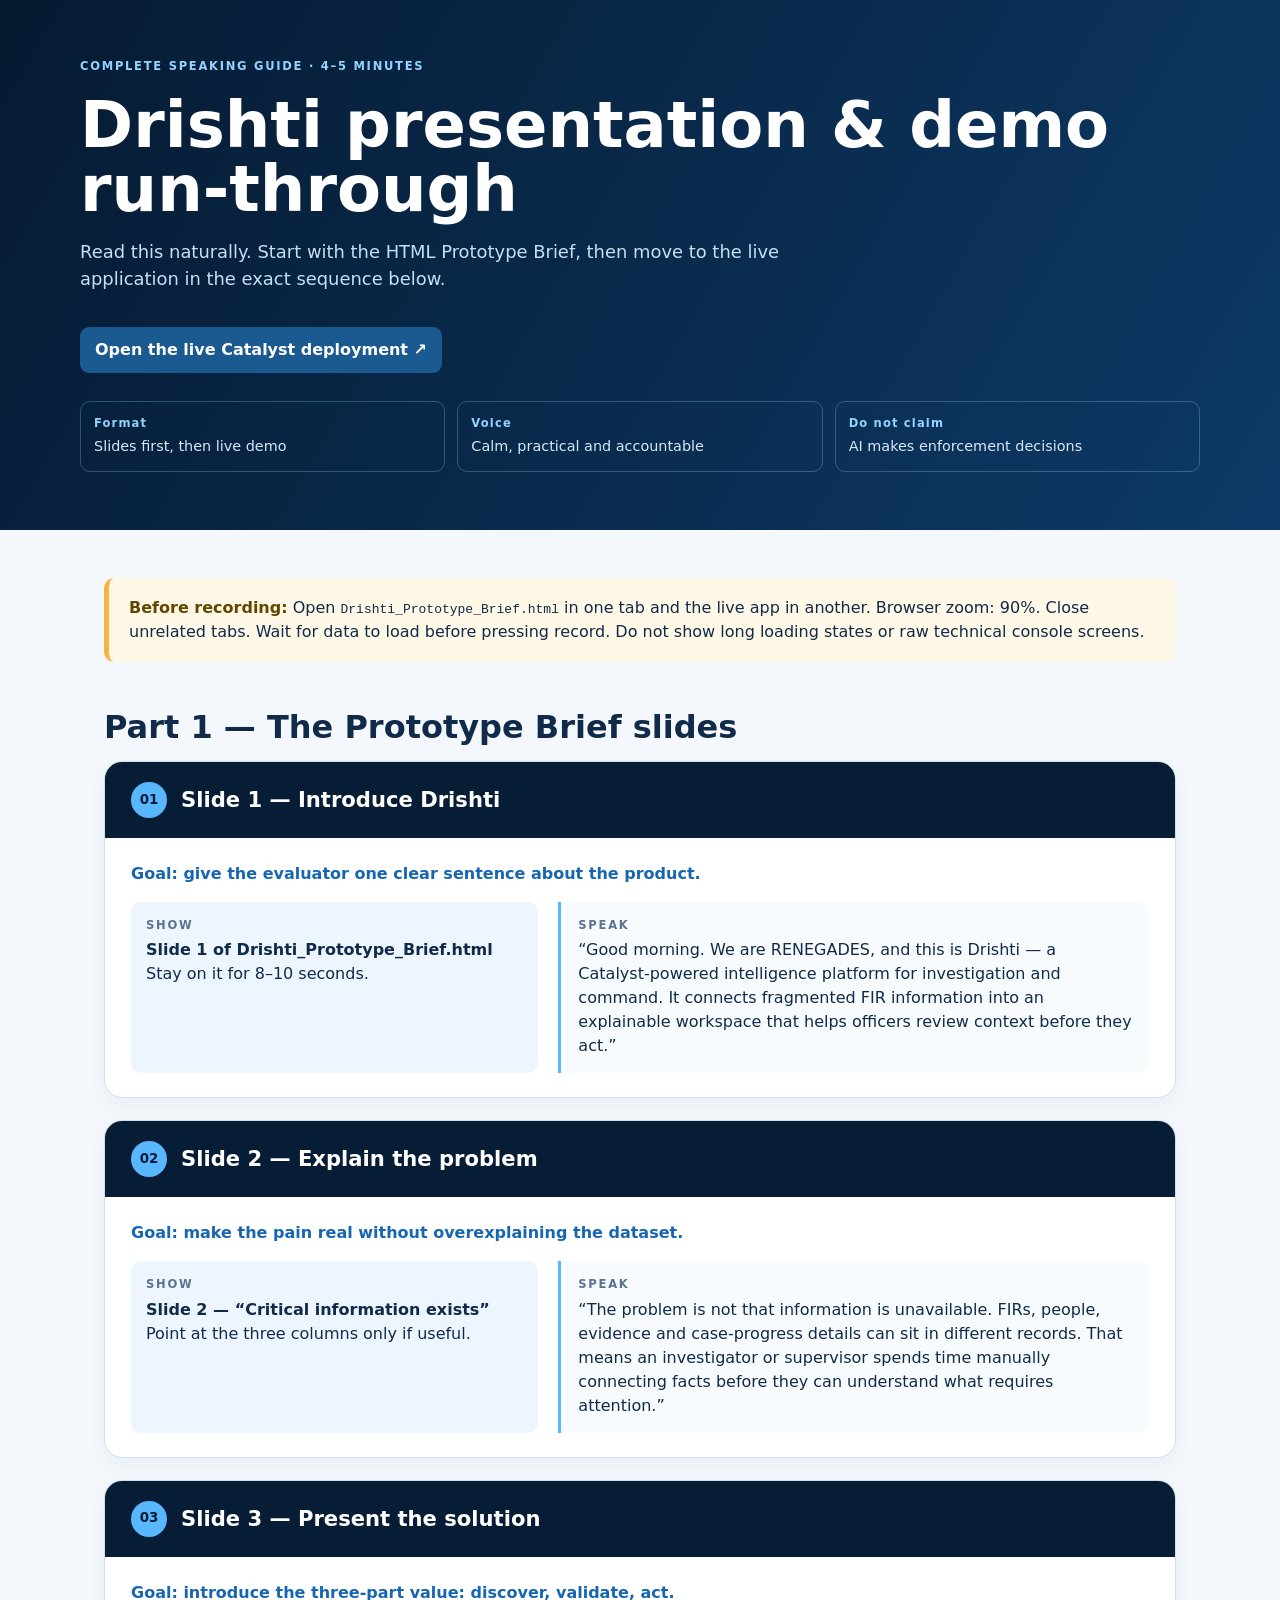
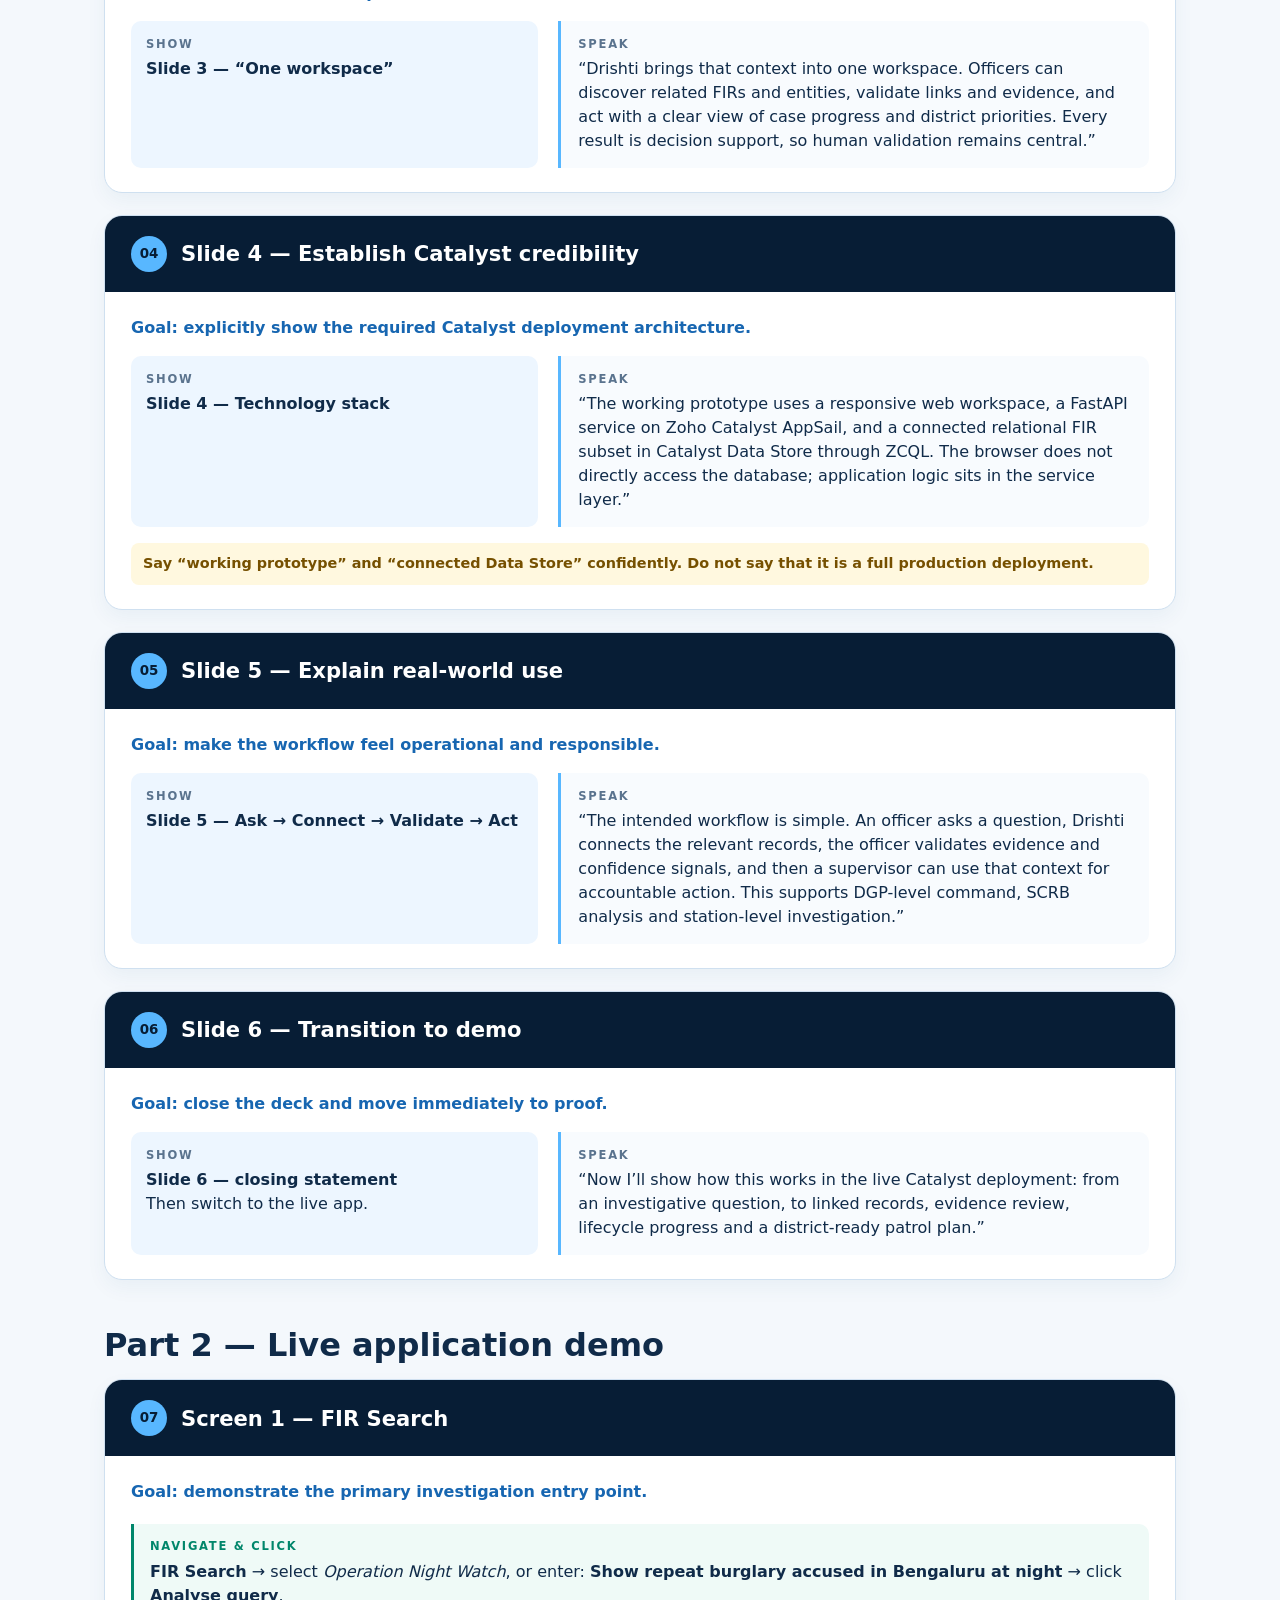
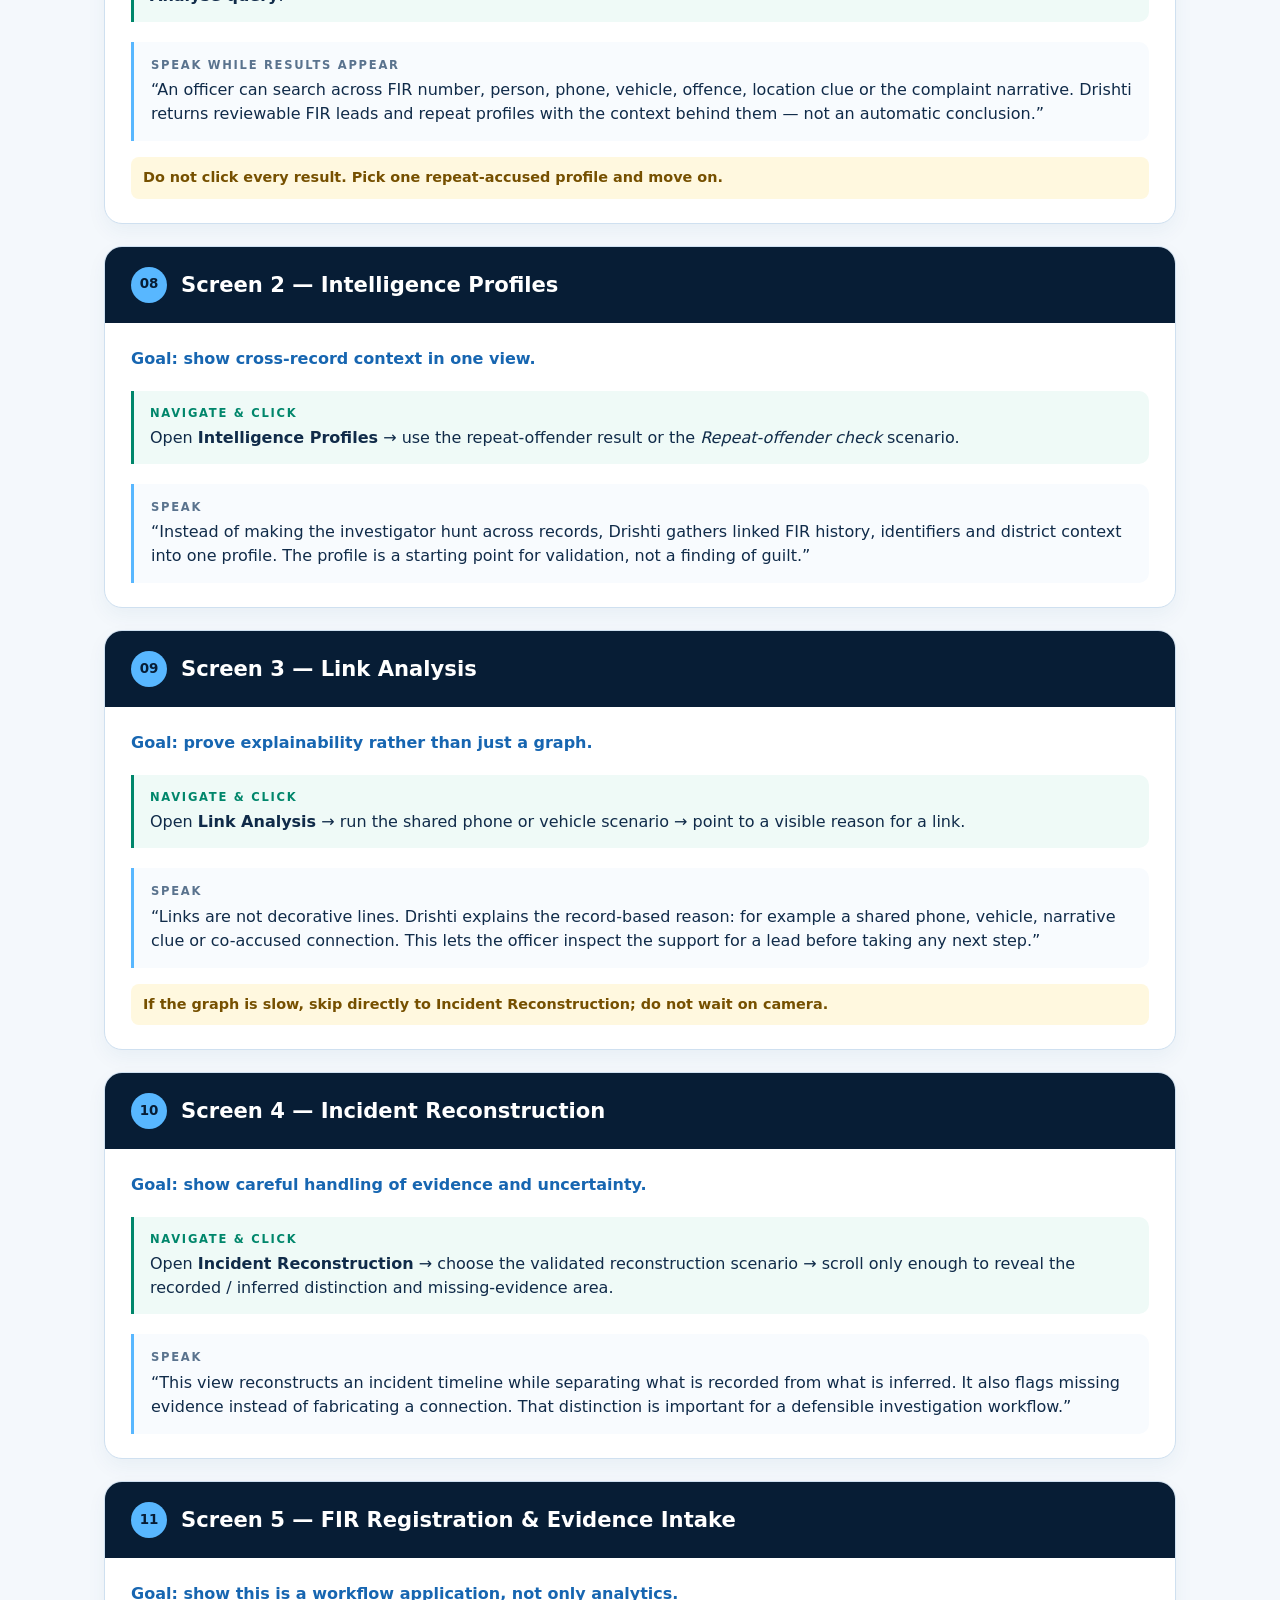
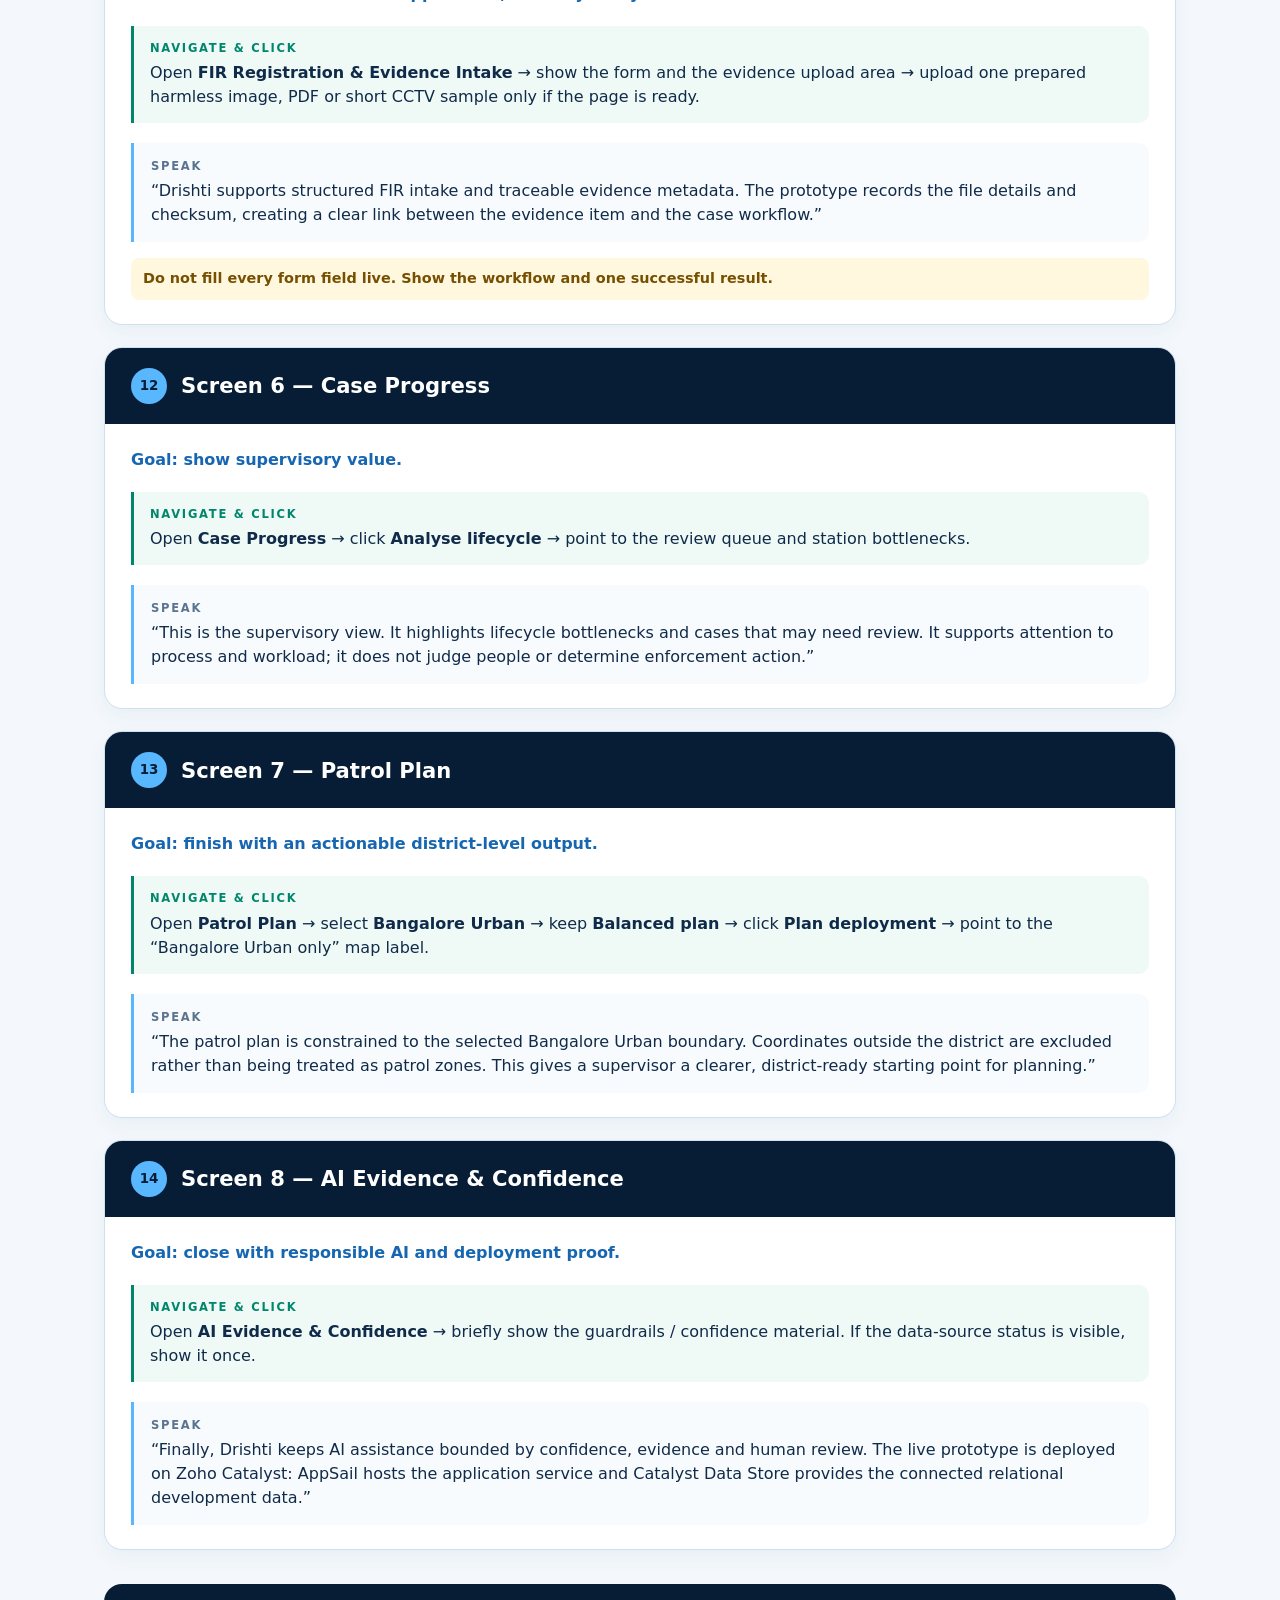
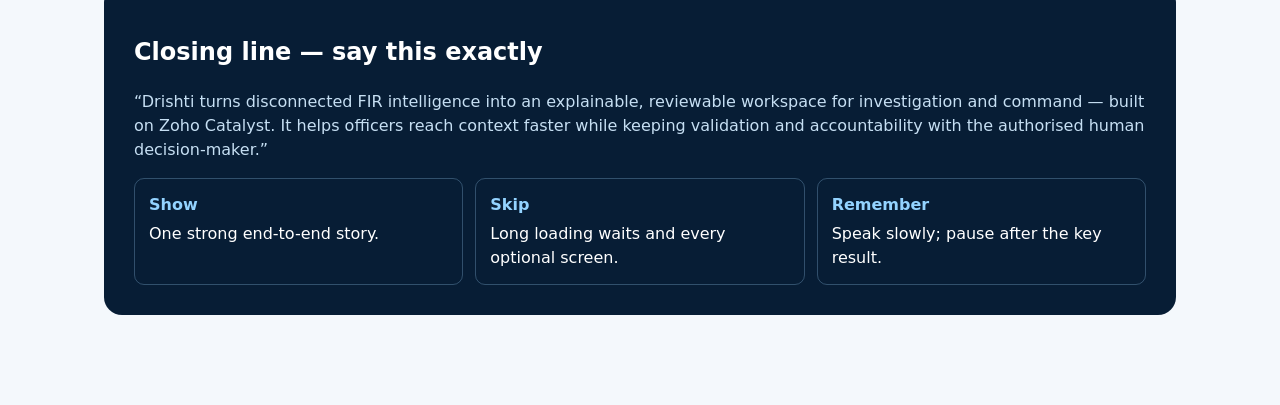
==== submission/Drishti_Full_Demo_Runthrough.html @ bd47a6ec "Prepare Drishti datathon submission" ====
<!doctype html>
<html lang="en"><head><meta charset="utf-8"><meta name="viewport" content="width=device-width,initial-scale=1"><title>Drishti — Full Presentation & Demo Run-through</title><style>
:root{--navy:#071d35;--blue:#1766b1;--cyan:#58b7ff;--mist:#edf6ff;--ink:#102b49;--muted:#5a738e;--line:#cfe0f0;--gold:#f5b544;--green:#00866b}*{box-sizing:border-box}body{margin:0;background:#f4f8fc;color:var(--ink);font-family:Inter,ui-sans-serif,system-ui,-apple-system,"Segoe UI",sans-serif;line-height:1.5}.hero{background:linear-gradient(120deg,#061a31,#0d3a67);color:#fff;padding:58px max(24px,calc((100vw - 1120px)/2))}.eyebrow,.label{font-size:.72rem;letter-spacing:.15em;font-weight:900;text-transform:uppercase}.eyebrow{color:#94d3ff}.hero h1{font-size:clamp(2.4rem,5vw,4.4rem);line-height:1;margin:18px 0}.hero p{max-width:800px;color:#c6dff3;font-size:1.12rem}.link{display:inline-block;margin-top:16px;color:#fff;background:#1b5a91;padding:11px 15px;border-radius:9px;font-weight:800;text-decoration:none}.meta{display:grid;grid-template-columns:repeat(3,1fr);gap:12px;margin-top:28px}.meta div{border:1px solid rgba(158,210,250,.28);padding:13px;border-radius:10px;color:#d6e9f8;font-size:.9rem}.meta b{display:block;color:#93d3ff;font-size:.72rem;letter-spacing:.1em;margin-bottom:4px}main{max-width:1120px;margin:auto;padding:48px 24px 90px}.notice{border-left:5px solid var(--gold);background:#fff8e7;padding:18px 20px;border-radius:10px;margin-bottom:34px}.notice b{color:#624600}.section-title{margin:48px 0 16px;font-size:2rem;line-height:1.1}.slide{background:#fff;border:1px solid var(--line);border-radius:18px;margin:0 0 22px;overflow:hidden;box-shadow:0 8px 20px rgba(19,70,112,.05)}.slide-head{padding:20px 26px;background:var(--navy);color:#fff;display:flex;align-items:center;gap:14px}.slide-head b{display:grid;place-items:center;width:36px;height:36px;border-radius:50%;background:var(--cyan);color:var(--navy);font-size:.84rem}.slide-head h2{font-size:1.32rem;margin:0}.content{padding:24px 26px}.goal{font-weight:800;color:var(--blue);margin:0 0 16px}.grid{display:grid;grid-template-columns:1fr 1.45fr;gap:20px}.action{background:var(--mist);padding:15px;border-radius:10px}.say{background:#f8fbfe;border-left:3px solid var(--cyan);padding:15px 17px;border-radius:0 10px 10px 0}.say p{margin:4px 0 0}.label{color:var(--muted);display:block;margin-bottom:4px}.tip{margin-top:16px;color:#765000;background:#fff8df;padding:10px 12px;border-radius:8px;font-size:.9rem;font-weight:700}.demo{border-left:3px solid var(--green);padding:14px 16px;background:#effaf7;border-radius:0 10px 10px 0;margin:20px 0}.demo .label{color:var(--green)}.close{background:var(--navy);color:#fff;border-radius:18px;padding:30px;margin-top:34px}.close p{color:#c6dff3}.checklist{display:grid;grid-template-columns:repeat(3,1fr);gap:12px}.checklist div{border:1px solid rgba(158,210,250,.28);padding:14px;border-radius:10px}.checklist b{color:#93d3ff;display:block;margin-bottom:5px}@media(max-width:760px){.grid,.meta,.checklist{grid-template-columns:1fr}.hero{padding:42px 24px}.content{padding:19px}.slide-head{padding:17px}}
</style></head><body>
<header class="hero"><div class="eyebrow">Complete speaking guide · 4–5 minutes</div><h1>Drishti presentation & demo run-through</h1><p>Read this naturally. Start with the HTML Prototype Brief, then move to the live application in the exact sequence below.</p><a class="link" href="https://drishti-50044068191.development.catalystappsail.in/" target="_blank">Open the live Catalyst deployment ↗</a><div class="meta"><div><b>Format</b>Slides first, then live demo</div><div><b>Voice</b>Calm, practical and accountable</div><div><b>Do not claim</b>AI makes enforcement decisions</div></div></header>
<main><div class="notice"><b>Before recording:</b> Open <code>Drishti_Prototype_Brief.html</code> in one tab and the live app in another. Browser zoom: 90%. Close unrelated tabs. Wait for data to load before pressing record. Do not show long loading states or raw technical console screens.</div>
<h2 class="section-title">Part 1 — The Prototype Brief slides</h2>
<section class="slide"><div class="slide-head"><b>01</b><h2>Slide 1 — Introduce Drishti</h2></div><div class="content"><p class="goal">Goal: give the evaluator one clear sentence about the product.</p><div class="grid"><div class="action"><span class="label">Show</span><b>Slide 1 of Drishti_Prototype_Brief.html</b><br>Stay on it for 8–10 seconds.</div><div class="say"><span class="label">Speak</span><p>“Good morning. We are RENEGADES, and this is Drishti — a Catalyst-powered intelligence platform for investigation and command. It connects fragmented FIR information into an explainable workspace that helps officers review context before they act.”</p></div></div></div></section>
<section class="slide"><div class="slide-head"><b>02</b><h2>Slide 2 — Explain the problem</h2></div><div class="content"><p class="goal">Goal: make the pain real without overexplaining the dataset.</p><div class="grid"><div class="action"><span class="label">Show</span><b>Slide 2 — “Critical information exists”</b><br>Point at the three columns only if useful.</div><div class="say"><span class="label">Speak</span><p>“The problem is not that information is unavailable. FIRs, people, evidence and case-progress details can sit in different records. That means an investigator or supervisor spends time manually connecting facts before they can understand what requires attention.”</p></div></div></div></section>
<section class="slide"><div class="slide-head"><b>03</b><h2>Slide 3 — Present the solution</h2></div><div class="content"><p class="goal">Goal: introduce the three-part value: discover, validate, act.</p><div class="grid"><div class="action"><span class="label">Show</span><b>Slide 3 — “One workspace”</b></div><div class="say"><span class="label">Speak</span><p>“Drishti brings that context into one workspace. Officers can discover related FIRs and entities, validate links and evidence, and act with a clear view of case progress and district priorities. Every result is decision support, so human validation remains central.”</p></div></div></div></section>
<section class="slide"><div class="slide-head"><b>04</b><h2>Slide 4 — Establish Catalyst credibility</h2></div><div class="content"><p class="goal">Goal: explicitly show the required Catalyst deployment architecture.</p><div class="grid"><div class="action"><span class="label">Show</span><b>Slide 4 — Technology stack</b></div><div class="say"><span class="label">Speak</span><p>“The working prototype uses a responsive web workspace, a FastAPI service on Zoho Catalyst AppSail, and a connected relational FIR subset in Catalyst Data Store through ZCQL. The browser does not directly access the database; application logic sits in the service layer.”</p></div></div><div class="tip">Say “working prototype” and “connected Data Store” confidently. Do not say that it is a full production deployment.</div></div></section>
<section class="slide"><div class="slide-head"><b>05</b><h2>Slide 5 — Explain real-world use</h2></div><div class="content"><p class="goal">Goal: make the workflow feel operational and responsible.</p><div class="grid"><div class="action"><span class="label">Show</span><b>Slide 5 — Ask → Connect → Validate → Act</b></div><div class="say"><span class="label">Speak</span><p>“The intended workflow is simple. An officer asks a question, Drishti connects the relevant records, the officer validates evidence and confidence signals, and then a supervisor can use that context for accountable action. This supports DGP-level command, SCRB analysis and station-level investigation.”</p></div></div></div></section>
<section class="slide"><div class="slide-head"><b>06</b><h2>Slide 6 — Transition to demo</h2></div><div class="content"><p class="goal">Goal: close the deck and move immediately to proof.</p><div class="grid"><div class="action"><span class="label">Show</span><b>Slide 6 — closing statement</b><br>Then switch to the live app.</div><div class="say"><span class="label">Speak</span><p>“Now I’ll show how this works in the live Catalyst deployment: from an investigative question, to linked records, evidence review, lifecycle progress and a district-ready patrol plan.”</p></div></div></div></section>

<h2 class="section-title">Part 2 — Live application demo</h2>
<section class="slide"><div class="slide-head"><b>07</b><h2>Screen 1 — FIR Search</h2></div><div class="content"><p class="goal">Goal: demonstrate the primary investigation entry point.</p><div class="demo"><span class="label">Navigate & click</span><b>FIR Search</b> → select <em>Operation Night Watch</em>, or enter: <strong>Show repeat burglary accused in Bengaluru at night</strong> → click <b>Analyse query</b>.</div><div class="say"><span class="label">Speak while results appear</span><p>“An officer can search across FIR number, person, phone, vehicle, offence, location clue or the complaint narrative. Drishti returns reviewable FIR leads and repeat profiles with the context behind them — not an automatic conclusion.”</p></div><div class="tip">Do not click every result. Pick one repeat-accused profile and move on.</div></div></section>
<section class="slide"><div class="slide-head"><b>08</b><h2>Screen 2 — Intelligence Profiles</h2></div><div class="content"><p class="goal">Goal: show cross-record context in one view.</p><div class="demo"><span class="label">Navigate & click</span>Open <b>Intelligence Profiles</b> → use the repeat-offender result or the <em>Repeat-offender check</em> scenario.</div><div class="say"><span class="label">Speak</span><p>“Instead of making the investigator hunt across records, Drishti gathers linked FIR history, identifiers and district context into one profile. The profile is a starting point for validation, not a finding of guilt.”</p></div></div></section>
<section class="slide"><div class="slide-head"><b>09</b><h2>Screen 3 — Link Analysis</h2></div><div class="content"><p class="goal">Goal: prove explainability rather than just a graph.</p><div class="demo"><span class="label">Navigate & click</span>Open <b>Link Analysis</b> → run the shared phone or vehicle scenario → point to a visible reason for a link.</div><div class="say"><span class="label">Speak</span><p>“Links are not decorative lines. Drishti explains the record-based reason: for example a shared phone, vehicle, narrative clue or co-accused connection. This lets the officer inspect the support for a lead before taking any next step.”</p></div><div class="tip">If the graph is slow, skip directly to Incident Reconstruction; do not wait on camera.</div></div></section>
<section class="slide"><div class="slide-head"><b>10</b><h2>Screen 4 — Incident Reconstruction</h2></div><div class="content"><p class="goal">Goal: show careful handling of evidence and uncertainty.</p><div class="demo"><span class="label">Navigate & click</span>Open <b>Incident Reconstruction</b> → choose the validated reconstruction scenario → scroll only enough to reveal the recorded / inferred distinction and missing-evidence area.</div><div class="say"><span class="label">Speak</span><p>“This view reconstructs an incident timeline while separating what is recorded from what is inferred. It also flags missing evidence instead of fabricating a connection. That distinction is important for a defensible investigation workflow.”</p></div></div></section>
<section class="slide"><div class="slide-head"><b>11</b><h2>Screen 5 — FIR Registration & Evidence Intake</h2></div><div class="content"><p class="goal">Goal: show this is a workflow application, not only analytics.</p><div class="demo"><span class="label">Navigate & click</span>Open <b>FIR Registration & Evidence Intake</b> → show the form and the evidence upload area → upload one prepared harmless image, PDF or short CCTV sample only if the page is ready.</div><div class="say"><span class="label">Speak</span><p>“Drishti supports structured FIR intake and traceable evidence metadata. The prototype records the file details and checksum, creating a clear link between the evidence item and the case workflow.”</p></div><div class="tip">Do not fill every form field live. Show the workflow and one successful result.</div></div></section>
<section class="slide"><div class="slide-head"><b>12</b><h2>Screen 6 — Case Progress</h2></div><div class="content"><p class="goal">Goal: show supervisory value.</p><div class="demo"><span class="label">Navigate & click</span>Open <b>Case Progress</b> → click <b>Analyse lifecycle</b> → point to the review queue and station bottlenecks.</div><div class="say"><span class="label">Speak</span><p>“This is the supervisory view. It highlights lifecycle bottlenecks and cases that may need review. It supports attention to process and workload; it does not judge people or determine enforcement action.”</p></div></div></section>
<section class="slide"><div class="slide-head"><b>13</b><h2>Screen 7 — Patrol Plan</h2></div><div class="content"><p class="goal">Goal: finish with an actionable district-level output.</p><div class="demo"><span class="label">Navigate & click</span>Open <b>Patrol Plan</b> → select <b>Bangalore Urban</b> → keep <b>Balanced plan</b> → click <b>Plan deployment</b> → point to the “Bangalore Urban only” map label.</div><div class="say"><span class="label">Speak</span><p>“The patrol plan is constrained to the selected Bangalore Urban boundary. Coordinates outside the district are excluded rather than being treated as patrol zones. This gives a supervisor a clearer, district-ready starting point for planning.”</p></div></div></section>
<section class="slide"><div class="slide-head"><b>14</b><h2>Screen 8 — AI Evidence & Confidence</h2></div><div class="content"><p class="goal">Goal: close with responsible AI and deployment proof.</p><div class="demo"><span class="label">Navigate & click</span>Open <b>AI Evidence & Confidence</b> → briefly show the guardrails / confidence material. If the data-source status is visible, show it once.</div><div class="say"><span class="label">Speak</span><p>“Finally, Drishti keeps AI assistance bounded by confidence, evidence and human review. The live prototype is deployed on Zoho Catalyst: AppSail hosts the application service and Catalyst Data Store provides the connected relational development data.”</p></div></div></section>
<section class="close"><h2>Closing line — say this exactly</h2><p>“Drishti turns disconnected FIR intelligence into an explainable, reviewable workspace for investigation and command — built on Zoho Catalyst. It helps officers reach context faster while keeping validation and accountability with the authorised human decision-maker.”</p><div class="checklist"><div><b>Show</b>One strong end-to-end story.</div><div><b>Skip</b>Long loading waits and every optional screen.</div><div><b>Remember</b>Speak slowly; pause after the key result.</div></div></section>
</main></body></html>
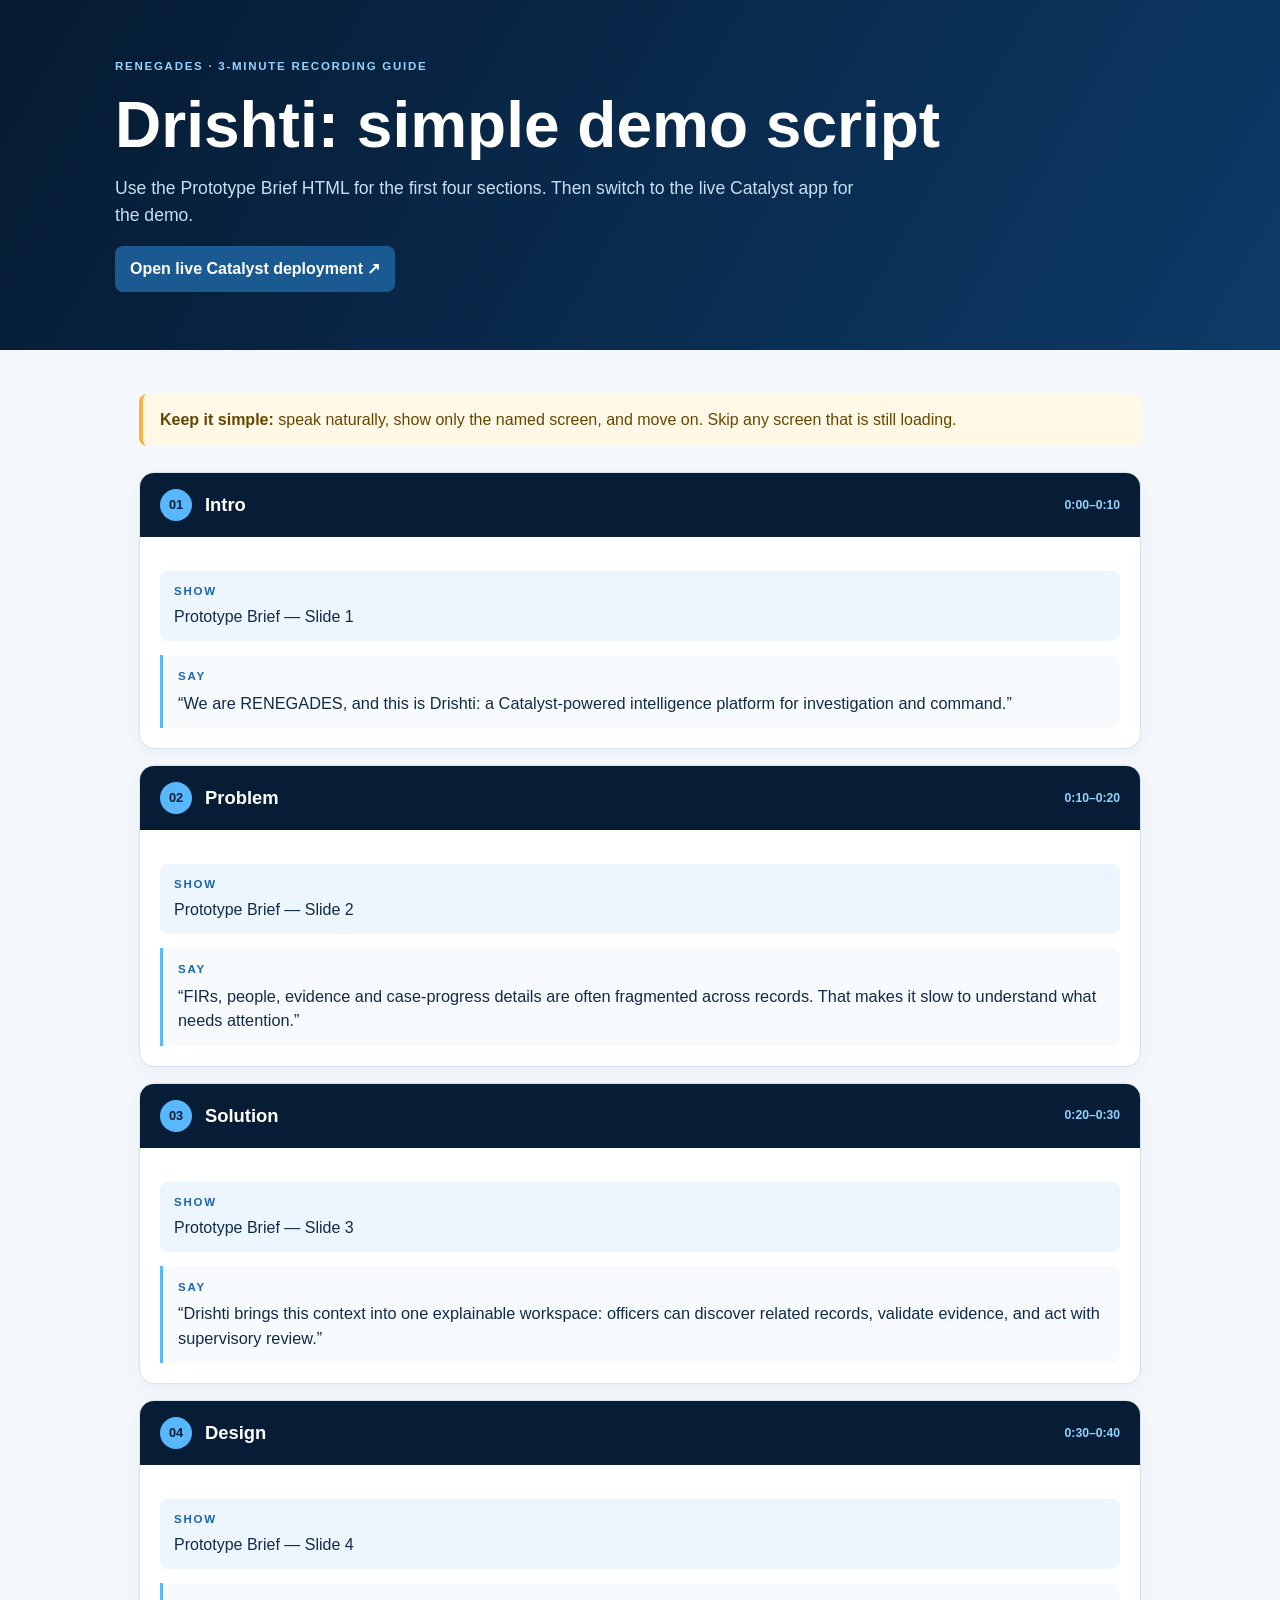
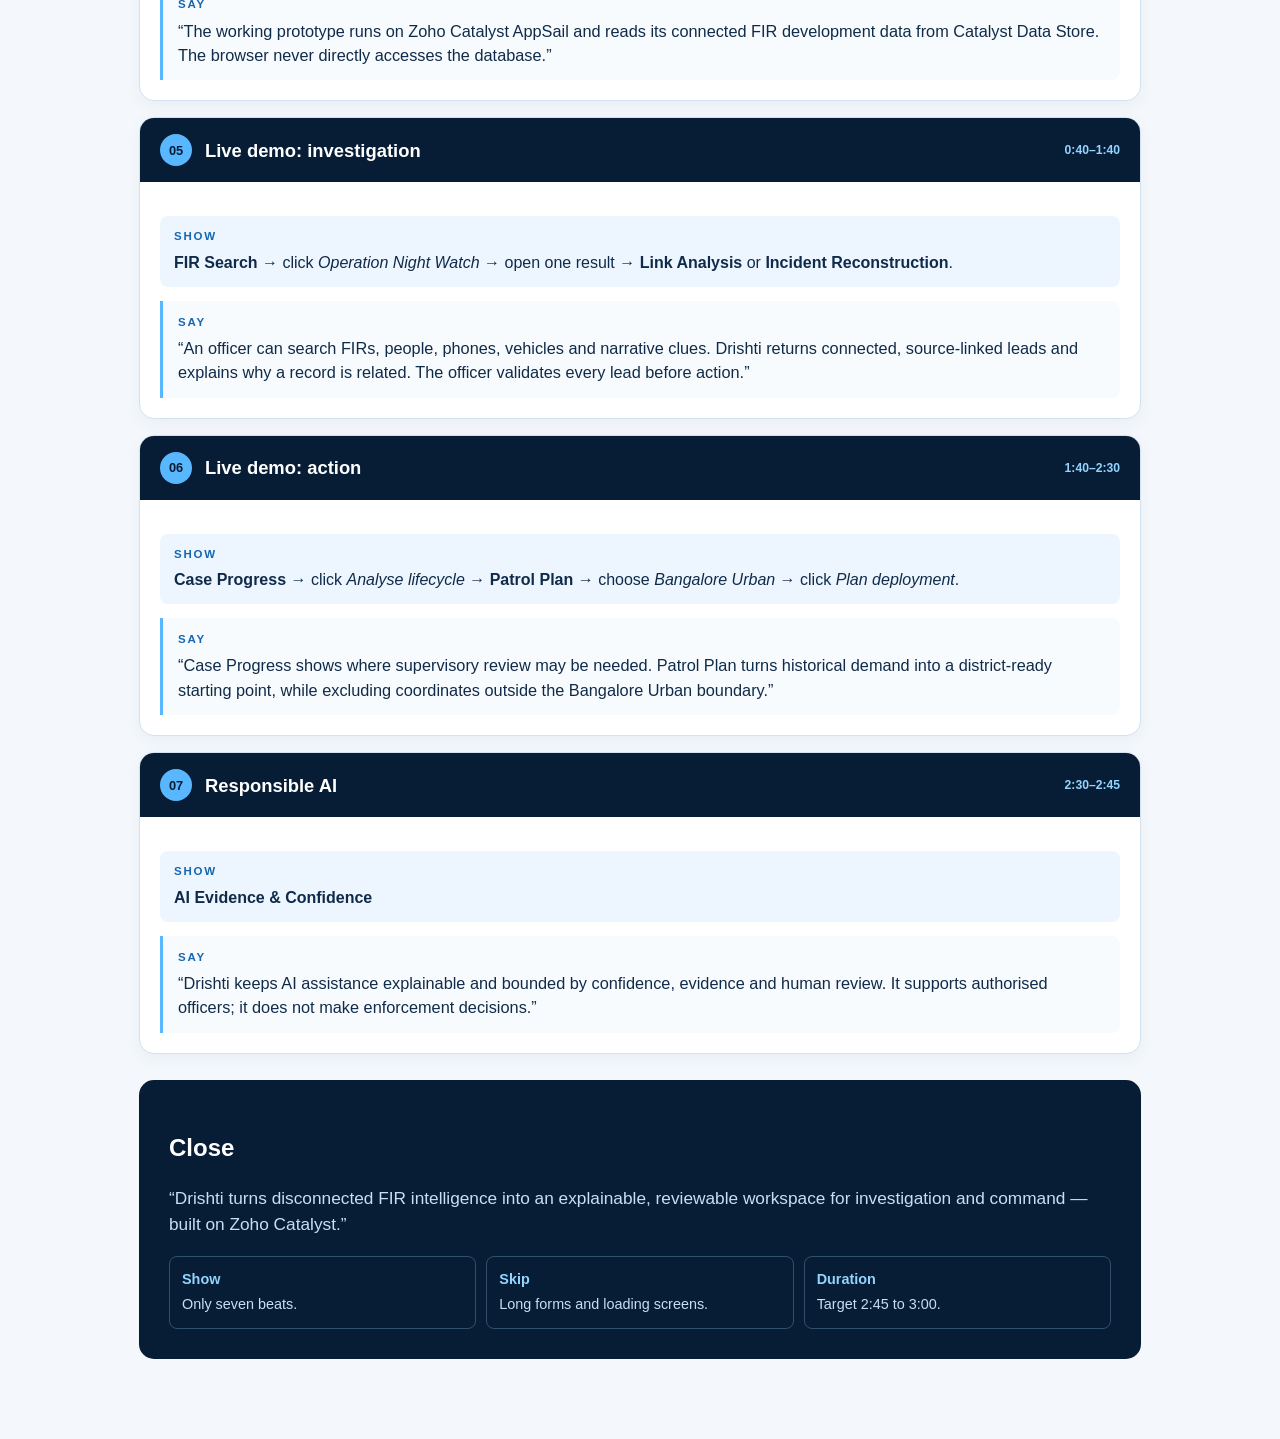
==== commit a5e7c771: "Simplify three minute demo script" ====
--- a/submission/Drishti_Full_Demo_Runthrough.html
+++ b/submission/Drishti_Full_Demo_Runthrough.html
@@ -1,25 +1,13 @@
 <!doctype html>
-<html lang="en"><head><meta charset="utf-8"><meta name="viewport" content="width=device-width,initial-scale=1"><title>Drishti — Full Presentation & Demo Run-through</title><style>
-:root{--navy:#071d35;--blue:#1766b1;--cyan:#58b7ff;--mist:#edf6ff;--ink:#102b49;--muted:#5a738e;--line:#cfe0f0;--gold:#f5b544;--green:#00866b}*{box-sizing:border-box}body{margin:0;background:#f4f8fc;color:var(--ink);font-family:Inter,ui-sans-serif,system-ui,-apple-system,"Segoe UI",sans-serif;line-height:1.5}.hero{background:linear-gradient(120deg,#061a31,#0d3a67);color:#fff;padding:58px max(24px,calc((100vw - 1120px)/2))}.eyebrow,.label{font-size:.72rem;letter-spacing:.15em;font-weight:900;text-transform:uppercase}.eyebrow{color:#94d3ff}.hero h1{font-size:clamp(2.4rem,5vw,4.4rem);line-height:1;margin:18px 0}.hero p{max-width:800px;color:#c6dff3;font-size:1.12rem}.link{display:inline-block;margin-top:16px;color:#fff;background:#1b5a91;padding:11px 15px;border-radius:9px;font-weight:800;text-decoration:none}.meta{display:grid;grid-template-columns:repeat(3,1fr);gap:12px;margin-top:28px}.meta div{border:1px solid rgba(158,210,250,.28);padding:13px;border-radius:10px;color:#d6e9f8;font-size:.9rem}.meta b{display:block;color:#93d3ff;font-size:.72rem;letter-spacing:.1em;margin-bottom:4px}main{max-width:1120px;margin:auto;padding:48px 24px 90px}.notice{border-left:5px solid var(--gold);background:#fff8e7;padding:18px 20px;border-radius:10px;margin-bottom:34px}.notice b{color:#624600}.section-title{margin:48px 0 16px;font-size:2rem;line-height:1.1}.slide{background:#fff;border:1px solid var(--line);border-radius:18px;margin:0 0 22px;overflow:hidden;box-shadow:0 8px 20px rgba(19,70,112,.05)}.slide-head{padding:20px 26px;background:var(--navy);color:#fff;display:flex;align-items:center;gap:14px}.slide-head b{display:grid;place-items:center;width:36px;height:36px;border-radius:50%;background:var(--cyan);color:var(--navy);font-size:.84rem}.slide-head h2{font-size:1.32rem;margin:0}.content{padding:24px 26px}.goal{font-weight:800;color:var(--blue);margin:0 0 16px}.grid{display:grid;grid-template-columns:1fr 1.45fr;gap:20px}.action{background:var(--mist);padding:15px;border-radius:10px}.say{background:#f8fbfe;border-left:3px solid var(--cyan);padding:15px 17px;border-radius:0 10px 10px 0}.say p{margin:4px 0 0}.label{color:var(--muted);display:block;margin-bottom:4px}.tip{margin-top:16px;color:#765000;background:#fff8df;padding:10px 12px;border-radius:8px;font-size:.9rem;font-weight:700}.demo{border-left:3px solid var(--green);padding:14px 16px;background:#effaf7;border-radius:0 10px 10px 0;margin:20px 0}.demo .label{color:var(--green)}.close{background:var(--navy);color:#fff;border-radius:18px;padding:30px;margin-top:34px}.close p{color:#c6dff3}.checklist{display:grid;grid-template-columns:repeat(3,1fr);gap:12px}.checklist div{border:1px solid rgba(158,210,250,.28);padding:14px;border-radius:10px}.checklist b{color:#93d3ff;display:block;margin-bottom:5px}@media(max-width:760px){.grid,.meta,.checklist{grid-template-columns:1fr}.hero{padding:42px 24px}.content{padding:19px}.slide-head{padding:17px}}
-</style></head><body>
-<header class="hero"><div class="eyebrow">Complete speaking guide · 4–5 minutes</div><h1>Drishti presentation & demo run-through</h1><p>Read this naturally. Start with the HTML Prototype Brief, then move to the live application in the exact sequence below.</p><a class="link" href="https://drishti-50044068191.development.catalystappsail.in/" target="_blank">Open the live Catalyst deployment ↗</a><div class="meta"><div><b>Format</b>Slides first, then live demo</div><div><b>Voice</b>Calm, practical and accountable</div><div><b>Do not claim</b>AI makes enforcement decisions</div></div></header>
-<main><div class="notice"><b>Before recording:</b> Open <code>Drishti_Prototype_Brief.html</code> in one tab and the live app in another. Browser zoom: 90%. Close unrelated tabs. Wait for data to load before pressing record. Do not show long loading states or raw technical console screens.</div>
-<h2 class="section-title">Part 1 — The Prototype Brief slides</h2>
-<section class="slide"><div class="slide-head"><b>01</b><h2>Slide 1 — Introduce Drishti</h2></div><div class="content"><p class="goal">Goal: give the evaluator one clear sentence about the product.</p><div class="grid"><div class="action"><span class="label">Show</span><b>Slide 1 of Drishti_Prototype_Brief.html</b><br>Stay on it for 8–10 seconds.</div><div class="say"><span class="label">Speak</span><p>“Good morning. We are RENEGADES, and this is Drishti — a Catalyst-powered intelligence platform for investigation and command. It connects fragmented FIR information into an explainable workspace that helps officers review context before they act.”</p></div></div></div></section>
-<section class="slide"><div class="slide-head"><b>02</b><h2>Slide 2 — Explain the problem</h2></div><div class="content"><p class="goal">Goal: make the pain real without overexplaining the dataset.</p><div class="grid"><div class="action"><span class="label">Show</span><b>Slide 2 — “Critical information exists”</b><br>Point at the three columns only if useful.</div><div class="say"><span class="label">Speak</span><p>“The problem is not that information is unavailable. FIRs, people, evidence and case-progress details can sit in different records. That means an investigator or supervisor spends time manually connecting facts before they can understand what requires attention.”</p></div></div></div></section>
-<section class="slide"><div class="slide-head"><b>03</b><h2>Slide 3 — Present the solution</h2></div><div class="content"><p class="goal">Goal: introduce the three-part value: discover, validate, act.</p><div class="grid"><div class="action"><span class="label">Show</span><b>Slide 3 — “One workspace”</b></div><div class="say"><span class="label">Speak</span><p>“Drishti brings that context into one workspace. Officers can discover related FIRs and entities, validate links and evidence, and act with a clear view of case progress and district priorities. Every result is decision support, so human validation remains central.”</p></div></div></div></section>
-<section class="slide"><div class="slide-head"><b>04</b><h2>Slide 4 — Establish Catalyst credibility</h2></div><div class="content"><p class="goal">Goal: explicitly show the required Catalyst deployment architecture.</p><div class="grid"><div class="action"><span class="label">Show</span><b>Slide 4 — Technology stack</b></div><div class="say"><span class="label">Speak</span><p>“The working prototype uses a responsive web workspace, a FastAPI service on Zoho Catalyst AppSail, and a connected relational FIR subset in Catalyst Data Store through ZCQL. The browser does not directly access the database; application logic sits in the service layer.”</p></div></div><div class="tip">Say “working prototype” and “connected Data Store” confidently. Do not say that it is a full production deployment.</div></div></section>
-<section class="slide"><div class="slide-head"><b>05</b><h2>Slide 5 — Explain real-world use</h2></div><div class="content"><p class="goal">Goal: make the workflow feel operational and responsible.</p><div class="grid"><div class="action"><span class="label">Show</span><b>Slide 5 — Ask → Connect → Validate → Act</b></div><div class="say"><span class="label">Speak</span><p>“The intended workflow is simple. An officer asks a question, Drishti connects the relevant records, the officer validates evidence and confidence signals, and then a supervisor can use that context for accountable action. This supports DGP-level command, SCRB analysis and station-level investigation.”</p></div></div></div></section>
-<section class="slide"><div class="slide-head"><b>06</b><h2>Slide 6 — Transition to demo</h2></div><div class="content"><p class="goal">Goal: close the deck and move immediately to proof.</p><div class="grid"><div class="action"><span class="label">Show</span><b>Slide 6 — closing statement</b><br>Then switch to the live app.</div><div class="say"><span class="label">Speak</span><p>“Now I’ll show how this works in the live Catalyst deployment: from an investigative question, to linked records, evidence review, lifecycle progress and a district-ready patrol plan.”</p></div></div></div></section>
-
-<h2 class="section-title">Part 2 — Live application demo</h2>
-<section class="slide"><div class="slide-head"><b>07</b><h2>Screen 1 — FIR Search</h2></div><div class="content"><p class="goal">Goal: demonstrate the primary investigation entry point.</p><div class="demo"><span class="label">Navigate & click</span><b>FIR Search</b> → select <em>Operation Night Watch</em>, or enter: <strong>Show repeat burglary accused in Bengaluru at night</strong> → click <b>Analyse query</b>.</div><div class="say"><span class="label">Speak while results appear</span><p>“An officer can search across FIR number, person, phone, vehicle, offence, location clue or the complaint narrative. Drishti returns reviewable FIR leads and repeat profiles with the context behind them — not an automatic conclusion.”</p></div><div class="tip">Do not click every result. Pick one repeat-accused profile and move on.</div></div></section>
-<section class="slide"><div class="slide-head"><b>08</b><h2>Screen 2 — Intelligence Profiles</h2></div><div class="content"><p class="goal">Goal: show cross-record context in one view.</p><div class="demo"><span class="label">Navigate & click</span>Open <b>Intelligence Profiles</b> → use the repeat-offender result or the <em>Repeat-offender check</em> scenario.</div><div class="say"><span class="label">Speak</span><p>“Instead of making the investigator hunt across records, Drishti gathers linked FIR history, identifiers and district context into one profile. The profile is a starting point for validation, not a finding of guilt.”</p></div></div></section>
-<section class="slide"><div class="slide-head"><b>09</b><h2>Screen 3 — Link Analysis</h2></div><div class="content"><p class="goal">Goal: prove explainability rather than just a graph.</p><div class="demo"><span class="label">Navigate & click</span>Open <b>Link Analysis</b> → run the shared phone or vehicle scenario → point to a visible reason for a link.</div><div class="say"><span class="label">Speak</span><p>“Links are not decorative lines. Drishti explains the record-based reason: for example a shared phone, vehicle, narrative clue or co-accused connection. This lets the officer inspect the support for a lead before taking any next step.”</p></div><div class="tip">If the graph is slow, skip directly to Incident Reconstruction; do not wait on camera.</div></div></section>
-<section class="slide"><div class="slide-head"><b>10</b><h2>Screen 4 — Incident Reconstruction</h2></div><div class="content"><p class="goal">Goal: show careful handling of evidence and uncertainty.</p><div class="demo"><span class="label">Navigate & click</span>Open <b>Incident Reconstruction</b> → choose the validated reconstruction scenario → scroll only enough to reveal the recorded / inferred distinction and missing-evidence area.</div><div class="say"><span class="label">Speak</span><p>“This view reconstructs an incident timeline while separating what is recorded from what is inferred. It also flags missing evidence instead of fabricating a connection. That distinction is important for a defensible investigation workflow.”</p></div></div></section>
-<section class="slide"><div class="slide-head"><b>11</b><h2>Screen 5 — FIR Registration & Evidence Intake</h2></div><div class="content"><p class="goal">Goal: show this is a workflow application, not only analytics.</p><div class="demo"><span class="label">Navigate & click</span>Open <b>FIR Registration & Evidence Intake</b> → show the form and the evidence upload area → upload one prepared harmless image, PDF or short CCTV sample only if the page is ready.</div><div class="say"><span class="label">Speak</span><p>“Drishti supports structured FIR intake and traceable evidence metadata. The prototype records the file details and checksum, creating a clear link between the evidence item and the case workflow.”</p></div><div class="tip">Do not fill every form field live. Show the workflow and one successful result.</div></div></section>
-<section class="slide"><div class="slide-head"><b>12</b><h2>Screen 6 — Case Progress</h2></div><div class="content"><p class="goal">Goal: show supervisory value.</p><div class="demo"><span class="label">Navigate & click</span>Open <b>Case Progress</b> → click <b>Analyse lifecycle</b> → point to the review queue and station bottlenecks.</div><div class="say"><span class="label">Speak</span><p>“This is the supervisory view. It highlights lifecycle bottlenecks and cases that may need review. It supports attention to process and workload; it does not judge people or determine enforcement action.”</p></div></div></section>
-<section class="slide"><div class="slide-head"><b>13</b><h2>Screen 7 — Patrol Plan</h2></div><div class="content"><p class="goal">Goal: finish with an actionable district-level output.</p><div class="demo"><span class="label">Navigate & click</span>Open <b>Patrol Plan</b> → select <b>Bangalore Urban</b> → keep <b>Balanced plan</b> → click <b>Plan deployment</b> → point to the “Bangalore Urban only” map label.</div><div class="say"><span class="label">Speak</span><p>“The patrol plan is constrained to the selected Bangalore Urban boundary. Coordinates outside the district are excluded rather than being treated as patrol zones. This gives a supervisor a clearer, district-ready starting point for planning.”</p></div></div></section>
-<section class="slide"><div class="slide-head"><b>14</b><h2>Screen 8 — AI Evidence & Confidence</h2></div><div class="content"><p class="goal">Goal: close with responsible AI and deployment proof.</p><div class="demo"><span class="label">Navigate & click</span>Open <b>AI Evidence & Confidence</b> → briefly show the guardrails / confidence material. If the data-source status is visible, show it once.</div><div class="say"><span class="label">Speak</span><p>“Finally, Drishti keeps AI assistance bounded by confidence, evidence and human review. The live prototype is deployed on Zoho Catalyst: AppSail hosts the application service and Catalyst Data Store provides the connected relational development data.”</p></div></div></section>
-<section class="close"><h2>Closing line — say this exactly</h2><p>“Drishti turns disconnected FIR intelligence into an explainable, reviewable workspace for investigation and command — built on Zoho Catalyst. It helps officers reach context faster while keeping validation and accountability with the authorised human decision-maker.”</p><div class="checklist"><div><b>Show</b>One strong end-to-end story.</div><div><b>Skip</b>Long loading waits and every optional screen.</div><div><b>Remember</b>Speak slowly; pause after the key result.</div></div></section>
+<html lang="en"><head><meta charset="utf-8"><meta name="viewport" content="width=device-width,initial-scale=1"><title>Drishti — Simple 3-Minute Demo Script</title><style>
+:root{--navy:#071d35;--blue:#1766b1;--cyan:#58b7ff;--ink:#102b49;--muted:#5a738e;--line:#d4e2ef;--bg:#f4f8fc;--gold:#f5b544}*{box-sizing:border-box}body{margin:0;background:var(--bg);color:var(--ink);font-family:Inter,-apple-system,BlinkMacSystemFont,"Segoe UI",sans-serif;line-height:1.5}.hero{background:linear-gradient(120deg,#061a31,#0d3a67);color:#fff;padding:58px max(24px,calc((100vw - 1050px)/2))}.eyebrow,.label{display:block;text-transform:uppercase;letter-spacing:.15em;font-weight:900;font-size:.72rem}.eyebrow{color:#94d3ff}.hero h1{font-size:clamp(2.5rem,5vw,4.4rem);line-height:1;margin:18px 0}.hero p{max-width:760px;color:#c6dff3;font-size:1.1rem;margin:0}.live{display:inline-block;margin-top:18px;background:#1b5a91;color:#fff;padding:11px 15px;border-radius:8px;text-decoration:none;font-weight:800}main{max-width:1050px;margin:auto;padding:44px 24px 80px}.note{background:#fff8e7;border-left:4px solid var(--gold);padding:14px 17px;border-radius:8px;margin-bottom:26px;color:#654600}.step{background:#fff;border:1px solid var(--line);border-radius:15px;margin-bottom:16px;overflow:hidden;box-shadow:0 5px 16px rgba(21,66,105,.05)}.head{display:flex;align-items:center;gap:13px;background:var(--navy);color:#fff;padding:16px 20px}.number{display:grid;place-items:center;width:32px;height:32px;border-radius:50%;background:var(--cyan);color:var(--navy);font-weight:900;font-size:.8rem}.head h2{font-size:1.15rem;margin:0}.time{margin-left:auto;color:#94d3ff;font-size:.76rem;font-weight:800}.body{padding:20px}.body p{margin:0}.label{color:var(--blue);margin-bottom:5px}.show{background:#edf6ff;border-radius:8px;padding:12px 14px;margin:14px 0}.say{border-left:3px solid var(--cyan);background:#f8fbfe;border-radius:0 8px 8px 0;padding:13px 15px;font-size:1.02rem}.say q{quotes:"“" "”"}.closing{background:var(--navy);color:#fff;padding:30px;border-radius:15px;margin-top:26px}.closing p{color:#c6dff3;font-size:1.08rem}.keep{display:grid;grid-template-columns:repeat(3,1fr);gap:10px;margin-top:18px}.keep div{border:1px solid rgba(158,210,250,.28);border-radius:8px;padding:12px;color:#c6dff3;font-size:.9rem}.keep b{display:block;color:#94d3ff;margin-bottom:4px}@media(max-width:700px){.hero{padding:42px 24px}.keep{grid-template-columns:1fr}.time{display:none}}
+</style></head><body><header class="hero"><span class="eyebrow">RENEGADES · 3-MINUTE RECORDING GUIDE</span><h1>Drishti: simple demo script</h1><p>Use the Prototype Brief HTML for the first four sections. Then switch to the live Catalyst app for the demo.</p><a class="live" href="https://drishti-50044068191.development.catalystappsail.in/" target="_blank">Open live Catalyst deployment ↗</a></header><main><div class="note"><b>Keep it simple:</b> speak naturally, show only the named screen, and move on. Skip any screen that is still loading.</div>
+<section class="step"><div class="head"><span class="number">01</span><h2>Intro</h2><span class="time">0:00–0:10</span></div><div class="body"><div class="show"><span class="label">Show</span>Prototype Brief — Slide 1</div><div class="say"><span class="label">Say</span><q>We are RENEGADES, and this is Drishti: a Catalyst-powered intelligence platform for investigation and command.</q></div></div></section>
+<section class="step"><div class="head"><span class="number">02</span><h2>Problem</h2><span class="time">0:10–0:20</span></div><div class="body"><div class="show"><span class="label">Show</span>Prototype Brief — Slide 2</div><div class="say"><span class="label">Say</span><q>FIRs, people, evidence and case-progress details are often fragmented across records. That makes it slow to understand what needs attention.</q></div></div></section>
+<section class="step"><div class="head"><span class="number">03</span><h2>Solution</h2><span class="time">0:20–0:30</span></div><div class="body"><div class="show"><span class="label">Show</span>Prototype Brief — Slide 3</div><div class="say"><span class="label">Say</span><q>Drishti brings this context into one explainable workspace: officers can discover related records, validate evidence, and act with supervisory review.</q></div></div></section>
+<section class="step"><div class="head"><span class="number">04</span><h2>Design</h2><span class="time">0:30–0:40</span></div><div class="body"><div class="show"><span class="label">Show</span>Prototype Brief — Slide 4</div><div class="say"><span class="label">Say</span><q>The working prototype runs on Zoho Catalyst AppSail and reads its connected FIR development data from Catalyst Data Store. The browser never directly accesses the database.</q></div></div></section>
+<section class="step"><div class="head"><span class="number">05</span><h2>Live demo: investigation</h2><span class="time">0:40–1:40</span></div><div class="body"><div class="show"><span class="label">Show</span><b>FIR Search</b> → click <em>Operation Night Watch</em> → open one result → <b>Link Analysis</b> or <b>Incident Reconstruction</b>.</div><div class="say"><span class="label">Say</span><q>An officer can search FIRs, people, phones, vehicles and narrative clues. Drishti returns connected, source-linked leads and explains why a record is related. The officer validates every lead before action.</q></div></div></section>
+<section class="step"><div class="head"><span class="number">06</span><h2>Live demo: action</h2><span class="time">1:40–2:30</span></div><div class="body"><div class="show"><span class="label">Show</span><b>Case Progress</b> → click <em>Analyse lifecycle</em> → <b>Patrol Plan</b> → choose <em>Bangalore Urban</em> → click <em>Plan deployment</em>.</div><div class="say"><span class="label">Say</span><q>Case Progress shows where supervisory review may be needed. Patrol Plan turns historical demand into a district-ready starting point, while excluding coordinates outside the Bangalore Urban boundary.</q></div></div></section>
+<section class="step"><div class="head"><span class="number">07</span><h2>Responsible AI</h2><span class="time">2:30–2:45</span></div><div class="body"><div class="show"><span class="label">Show</span><b>AI Evidence &amp; Confidence</b></div><div class="say"><span class="label">Say</span><q>Drishti keeps AI assistance explainable and bounded by confidence, evidence and human review. It supports authorised officers; it does not make enforcement decisions.</q></div></div></section>
+<section class="closing"><h2>Close</h2><p><q>Drishti turns disconnected FIR intelligence into an explainable, reviewable workspace for investigation and command — built on Zoho Catalyst.</q></p><div class="keep"><div><b>Show</b>Only seven beats.</div><div><b>Skip</b>Long forms and loading screens.</div><div><b>Duration</b>Target 2:45 to 3:00.</div></div></section>
 </main></body></html>
